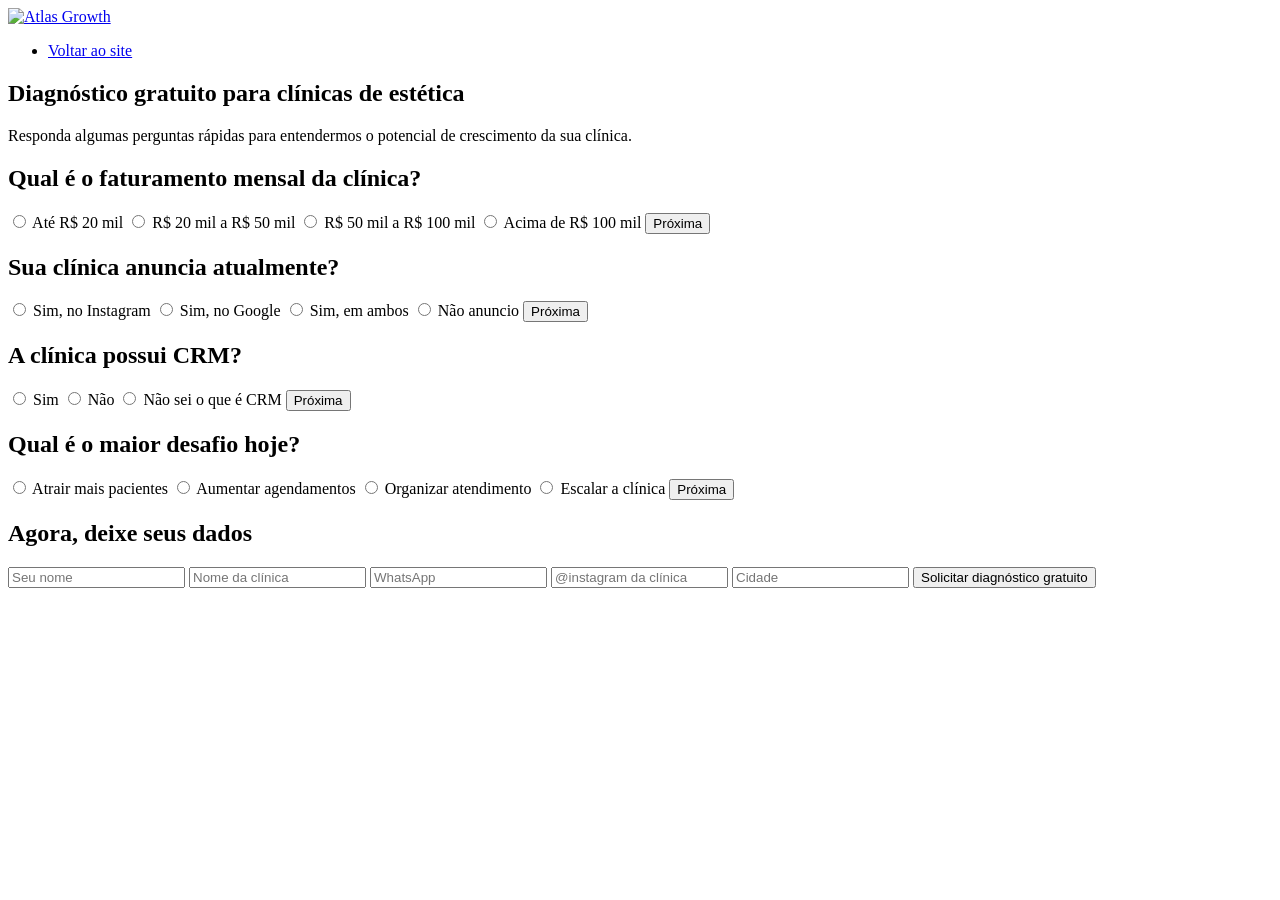
==== diagnostico.html @ a72d3a54 "Add files via upload" ====
<!DOCTYPE html>
<html lang="pt-BR">
<head>
    <meta charset="UTF-8">
    <meta name="viewport" content="width=device-width, initial-scale=1.0">
    <title>Diagnóstico Gratuito | Atlas Growth</title>

    <link rel="stylesheet" href="css/style.css">
    <link href="https://fonts.googleapis.com/css2?family=Inter:wght@400;500;600;700;800&display=swap" rel="stylesheet">
</head>

<body>

<nav class="menu">
    <div class="logo">
        <a href="index.html">
            <img src="img/Design sem nome (10).png" alt="Atlas Growth">
        </a>
    </div>

    <ul class="menu-links">
        <li><a href="index.html">Voltar ao site</a></li>
    </ul>
</nav>

<main>
    <section class="quiz-section">
        <div class="quiz-box">

            <h1>Diagnóstico gratuito para clínicas de estética</h1>
            <p>Responda algumas perguntas rápidas para entendermos o potencial de crescimento da sua clínica.</p>

            <form action="https://formspree.io/f/xjgdldbr" method="POST" id="quizForm">

                <input type="hidden" name="_next" value="http://127.0.0.1:5500/obrigado.html">

                <div class="quiz-step active">
                    <h2>Qual é o faturamento mensal da clínica?</h2>

                    <label><input type="radio" name="faturamento" value="Até R$ 20 mil" required> Até R$ 20 mil</label>
                    <label><input type="radio" name="faturamento" value="R$ 20 mil a R$ 50 mil"> R$ 20 mil a R$ 50 mil</label>
                    <label><input type="radio" name="faturamento" value="R$ 50 mil a R$ 100 mil"> R$ 50 mil a R$ 100 mil</label>
                    <label><input type="radio" name="faturamento" value="Acima de R$ 100 mil"> Acima de R$ 100 mil</label>

                    <button type="button" class="botao-principal next-btn">Próxima</button>
                </div>

                <div class="quiz-step">
                    <h2>Sua clínica anuncia atualmente?</h2>

                    <label><input type="radio" name="anuncia" value="Sim, no Instagram" required> Sim, no Instagram</label>
                    <label><input type="radio" name="anuncia" value="Sim, no Google"> Sim, no Google</label>
                    <label><input type="radio" name="anuncia" value="Sim, em ambos"> Sim, em ambos</label>
                    <label><input type="radio" name="anuncia" value="Não anuncio"> Não anuncio</label>

                    <button type="button" class="botao-principal next-btn">Próxima</button>
                </div>

                <div class="quiz-step">
                    <h2>A clínica possui CRM?</h2>

                    <label><input type="radio" name="crm" value="Sim" required> Sim</label>
                    <label><input type="radio" name="crm" value="Não"> Não</label>
                    <label><input type="radio" name="crm" value="Não sei o que é CRM"> Não sei o que é CRM</label>

                    <button type="button" class="botao-principal next-btn">Próxima</button>
                </div>

                <div class="quiz-step">
                    <h2>Qual é o maior desafio hoje?</h2>

                    <label><input type="radio" name="desafio" value="Atrair mais pacientes" required> Atrair mais pacientes</label>
                    <label><input type="radio" name="desafio" value="Aumentar agendamentos"> Aumentar agendamentos</label>
                    <label><input type="radio" name="desafio" value="Organizar atendimento"> Organizar atendimento</label>
                    <label><input type="radio" name="desafio" value="Escalar a clínica"> Escalar a clínica</label>

                    <button type="button" class="botao-principal next-btn">Próxima</button>
                </div>

                <div class="quiz-step">
                    <h2>Agora, deixe seus dados</h2>

                    <input type="text" name="nome" placeholder="Seu nome" required>
                    <input type="text" name="clinica" placeholder="Nome da clínica" required>
                    <input type="tel" name="whatsapp" placeholder="WhatsApp" required>
                    <input type="text" name="instagram" placeholder="@instagram da clínica">
                    <input type="text" name="cidade" placeholder="Cidade">

                    <button type="submit" class="botao-principal">
                        Solicitar diagnóstico gratuito
                    </button>
                </div>

            </form>
        </div>
    </section>
</main>

<script>
    const steps = document.querySelectorAll(".quiz-step");
    const nextButtons = document.querySelectorAll(".next-btn");

    let currentStep = 0;

    nextButtons.forEach(button => {
        button.addEventListener("click", () => {
            const currentInputs = steps[currentStep].querySelectorAll("input[required]");
            let valid = false;

            currentInputs.forEach(input => {
                if (input.checked || input.value.trim() !== "") {
                    valid = true;
                }
            });

            if (!valid) {
                alert("Selecione uma opção para continuar.");
                return;
            }

            steps[currentStep].classList.remove("active");
            currentStep++;
            steps[currentStep].classList.add("active");
        });
    });
</script>

</body>
</html>
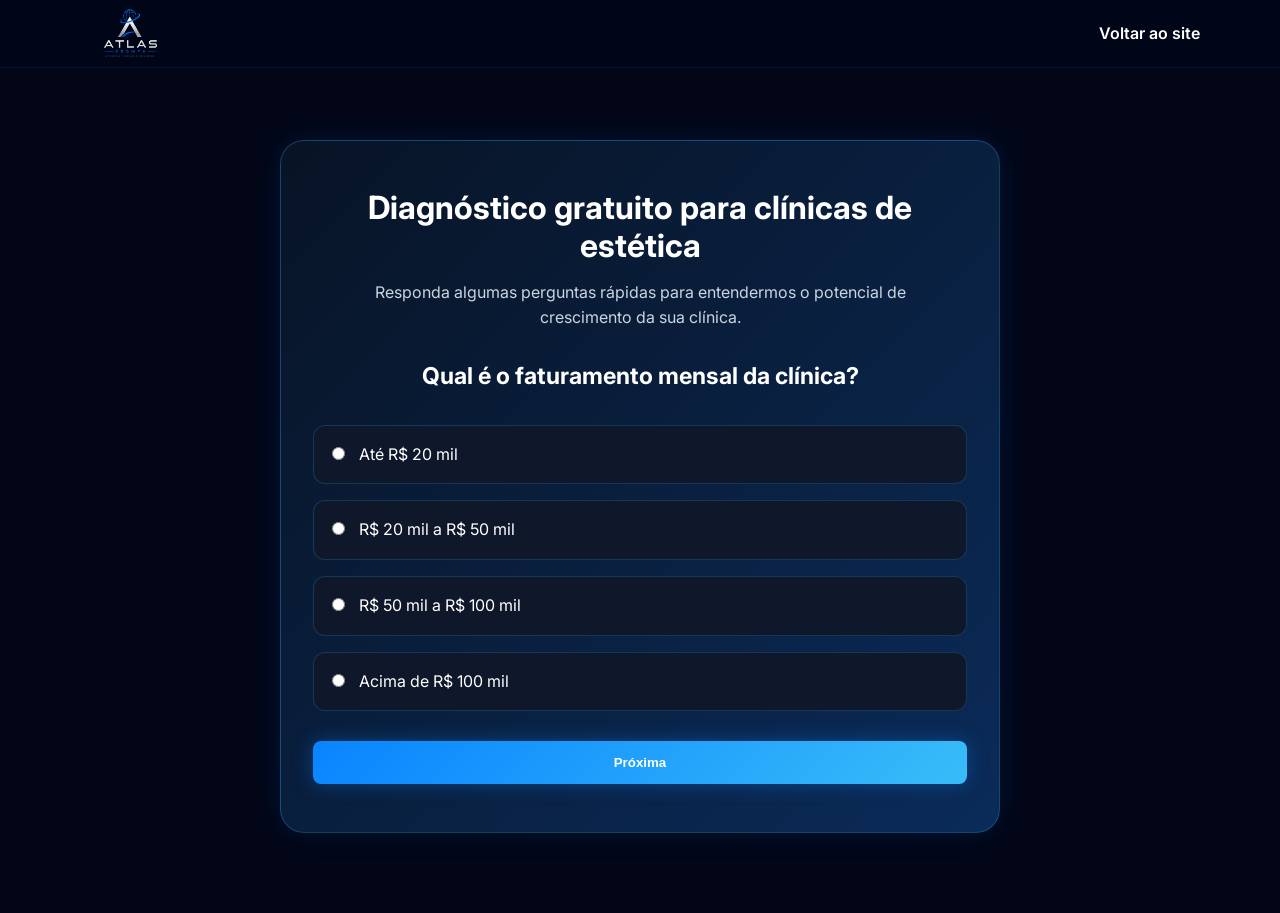
==== commit 90f3a382: "Adiciona quiz e formulario de diagnostico" ====
--- a/diagnostico.html
+++ b/diagnostico.html
@@ -1,129 +1,129 @@
-<!DOCTYPE html>
-<html lang="pt-BR">
-<head>
-    <meta charset="UTF-8">
-    <meta name="viewport" content="width=device-width, initial-scale=1.0">
-    <title>Diagnóstico Gratuito | Atlas Growth</title>
-
-    <link rel="stylesheet" href="css/style.css">
-    <link href="https://fonts.googleapis.com/css2?family=Inter:wght@400;500;600;700;800&display=swap" rel="stylesheet">
-</head>
-
-<body>
-
-<nav class="menu">
-    <div class="logo">
-        <a href="index.html">
-            <img src="img/Design sem nome (10).png" alt="Atlas Growth">
-        </a>
-    </div>
-
-    <ul class="menu-links">
-        <li><a href="index.html">Voltar ao site</a></li>
-    </ul>
-</nav>
-
-<main>
-    <section class="quiz-section">
-        <div class="quiz-box">
-
-            <h1>Diagnóstico gratuito para clínicas de estética</h1>
-            <p>Responda algumas perguntas rápidas para entendermos o potencial de crescimento da sua clínica.</p>
-
-            <form action="https://formspree.io/f/xjgdldbr" method="POST" id="quizForm">
-
-                <input type="hidden" name="_next" value="http://127.0.0.1:5500/obrigado.html">
-
-                <div class="quiz-step active">
-                    <h2>Qual é o faturamento mensal da clínica?</h2>
-
-                    <label><input type="radio" name="faturamento" value="Até R$ 20 mil" required> Até R$ 20 mil</label>
-                    <label><input type="radio" name="faturamento" value="R$ 20 mil a R$ 50 mil"> R$ 20 mil a R$ 50 mil</label>
-                    <label><input type="radio" name="faturamento" value="R$ 50 mil a R$ 100 mil"> R$ 50 mil a R$ 100 mil</label>
-                    <label><input type="radio" name="faturamento" value="Acima de R$ 100 mil"> Acima de R$ 100 mil</label>
-
-                    <button type="button" class="botao-principal next-btn">Próxima</button>
-                </div>
-
-                <div class="quiz-step">
-                    <h2>Sua clínica anuncia atualmente?</h2>
-
-                    <label><input type="radio" name="anuncia" value="Sim, no Instagram" required> Sim, no Instagram</label>
-                    <label><input type="radio" name="anuncia" value="Sim, no Google"> Sim, no Google</label>
-                    <label><input type="radio" name="anuncia" value="Sim, em ambos"> Sim, em ambos</label>
-                    <label><input type="radio" name="anuncia" value="Não anuncio"> Não anuncio</label>
-
-                    <button type="button" class="botao-principal next-btn">Próxima</button>
-                </div>
-
-                <div class="quiz-step">
-                    <h2>A clínica possui CRM?</h2>
-
-                    <label><input type="radio" name="crm" value="Sim" required> Sim</label>
-                    <label><input type="radio" name="crm" value="Não"> Não</label>
-                    <label><input type="radio" name="crm" value="Não sei o que é CRM"> Não sei o que é CRM</label>
-
-                    <button type="button" class="botao-principal next-btn">Próxima</button>
-                </div>
-
-                <div class="quiz-step">
-                    <h2>Qual é o maior desafio hoje?</h2>
-
-                    <label><input type="radio" name="desafio" value="Atrair mais pacientes" required> Atrair mais pacientes</label>
-                    <label><input type="radio" name="desafio" value="Aumentar agendamentos"> Aumentar agendamentos</label>
-                    <label><input type="radio" name="desafio" value="Organizar atendimento"> Organizar atendimento</label>
-                    <label><input type="radio" name="desafio" value="Escalar a clínica"> Escalar a clínica</label>
-
-                    <button type="button" class="botao-principal next-btn">Próxima</button>
-                </div>
-
-                <div class="quiz-step">
-                    <h2>Agora, deixe seus dados</h2>
-
-                    <input type="text" name="nome" placeholder="Seu nome" required>
-                    <input type="text" name="clinica" placeholder="Nome da clínica" required>
-                    <input type="tel" name="whatsapp" placeholder="WhatsApp" required>
-                    <input type="text" name="instagram" placeholder="@instagram da clínica">
-                    <input type="text" name="cidade" placeholder="Cidade">
-
-                    <button type="submit" class="botao-principal">
-                        Solicitar diagnóstico gratuito
-                    </button>
-                </div>
-
-            </form>
-        </div>
-    </section>
-</main>
-
-<script>
-    const steps = document.querySelectorAll(".quiz-step");
-    const nextButtons = document.querySelectorAll(".next-btn");
-
-    let currentStep = 0;
-
-    nextButtons.forEach(button => {
-        button.addEventListener("click", () => {
-            const currentInputs = steps[currentStep].querySelectorAll("input[required]");
-            let valid = false;
-
-            currentInputs.forEach(input => {
-                if (input.checked || input.value.trim() !== "") {
-                    valid = true;
-                }
-            });
-
-            if (!valid) {
-                alert("Selecione uma opção para continuar.");
-                return;
-            }
-
-            steps[currentStep].classList.remove("active");
-            currentStep++;
-            steps[currentStep].classList.add("active");
-        });
-    });
-</script>
-
-</body>
+<!DOCTYPE html>
+<html lang="pt-BR">
+<head>
+    <meta charset="UTF-8">
+    <meta name="viewport" content="width=device-width, initial-scale=1.0">
+    <title>Diagnóstico Gratuito | Atlas Growth</title>
+
+    <link rel="stylesheet" href="css/style.css">
+    <link href="https://fonts.googleapis.com/css2?family=Inter:wght@400;500;600;700;800&display=swap" rel="stylesheet">
+</head>
+
+<body>
+
+<nav class="menu">
+    <div class="logo">
+        <a href="index.html">
+            <img src="img/Design sem nome (10).png" alt="Atlas Growth">
+        </a>
+    </div>
+
+    <ul class="menu-links">
+        <li><a href="index.html">Voltar ao site</a></li>
+    </ul>
+</nav>
+
+<main>
+    <section class="quiz-section">
+        <div class="quiz-box">
+
+            <h1>Diagnóstico gratuito para clínicas de estética</h1>
+            <p>Responda algumas perguntas rápidas para entendermos o potencial de crescimento da sua clínica.</p>
+
+            <form action="https://formspree.io/f/xjgdldbr" method="POST" id="quizForm">
+
+                <input type="hidden" name="_next" value="http://127.0.0.1:5500/obrigado.html">
+
+                <div class="quiz-step active">
+                    <h2>Qual é o faturamento mensal da clínica?</h2>
+
+                    <label><input type="radio" name="faturamento" value="Até R$ 20 mil" required> Até R$ 20 mil</label>
+                    <label><input type="radio" name="faturamento" value="R$ 20 mil a R$ 50 mil"> R$ 20 mil a R$ 50 mil</label>
+                    <label><input type="radio" name="faturamento" value="R$ 50 mil a R$ 100 mil"> R$ 50 mil a R$ 100 mil</label>
+                    <label><input type="radio" name="faturamento" value="Acima de R$ 100 mil"> Acima de R$ 100 mil</label>
+
+                    <button type="button" class="botao-principal next-btn">Próxima</button>
+                </div>
+
+                <div class="quiz-step">
+                    <h2>Sua clínica anuncia atualmente?</h2>
+
+                    <label><input type="radio" name="anuncia" value="Sim, no Instagram" required> Sim, no Instagram</label>
+                    <label><input type="radio" name="anuncia" value="Sim, no Google"> Sim, no Google</label>
+                    <label><input type="radio" name="anuncia" value="Sim, em ambos"> Sim, em ambos</label>
+                    <label><input type="radio" name="anuncia" value="Não anuncio"> Não anuncio</label>
+
+                    <button type="button" class="botao-principal next-btn">Próxima</button>
+                </div>
+
+                <div class="quiz-step">
+                    <h2>A clínica possui CRM?</h2>
+
+                    <label><input type="radio" name="crm" value="Sim" required> Sim</label>
+                    <label><input type="radio" name="crm" value="Não"> Não</label>
+                    <label><input type="radio" name="crm" value="Não sei o que é CRM"> Não sei o que é CRM</label>
+
+                    <button type="button" class="botao-principal next-btn">Próxima</button>
+                </div>
+
+                <div class="quiz-step">
+                    <h2>Qual é o maior desafio hoje?</h2>
+
+                    <label><input type="radio" name="desafio" value="Atrair mais pacientes" required> Atrair mais pacientes</label>
+                    <label><input type="radio" name="desafio" value="Aumentar agendamentos"> Aumentar agendamentos</label>
+                    <label><input type="radio" name="desafio" value="Organizar atendimento"> Organizar atendimento</label>
+                    <label><input type="radio" name="desafio" value="Escalar a clínica"> Escalar a clínica</label>
+
+                    <button type="button" class="botao-principal next-btn">Próxima</button>
+                </div>
+
+                <div class="quiz-step">
+                    <h2>Agora, deixe seus dados</h2>
+
+                    <input type="text" name="nome" placeholder="Seu nome" required>
+                    <input type="text" name="clinica" placeholder="Nome da clínica" required>
+                    <input type="tel" name="whatsapp" placeholder="WhatsApp" required>
+                    <input type="text" name="instagram" placeholder="@instagram da clínica">
+                    <input type="text" name="cidade" placeholder="Cidade">
+
+                    <button type="submit" class="botao-principal">
+                        Solicitar diagnóstico gratuito
+                    </button>
+                </div>
+
+            </form>
+        </div>
+    </section>
+</main>
+
+<script>
+    const steps = document.querySelectorAll(".quiz-step");
+    const nextButtons = document.querySelectorAll(".next-btn");
+
+    let currentStep = 0;
+
+    nextButtons.forEach(button => {
+        button.addEventListener("click", () => {
+            const currentInputs = steps[currentStep].querySelectorAll("input[required]");
+            let valid = false;
+
+            currentInputs.forEach(input => {
+                if (input.checked || input.value.trim() !== "") {
+                    valid = true;
+                }
+            });
+
+            if (!valid) {
+                alert("Selecione uma opção para continuar.");
+                return;
+            }
+
+            steps[currentStep].classList.remove("active");
+            currentStep++;
+            steps[currentStep].classList.add("active");
+        });
+    });
+</script>
+
+</body>
 </html>
--- a/css/style.css
+++ b/css/style.css
@@ -0,0 +1,1368 @@
+* {
+    margin: 0;
+    padding: 0;
+    box-sizing: border-box;
+}
+
+:root {
+    --azul: #0A84FF;
+    --azul-claro: #38BDF8;
+    --azul-escuro: #020617;
+
+    --fundo: #020617;
+    --fundo-card: #0F172A;
+
+    --texto-principal: #FFFFFF;
+    --texto-secundario: #CBD5E1;
+
+    --borda: rgba(56, 189, 248, 0.25);
+}
+
+
+body {
+    font-family: "Inter", sans-serif;
+    background-color: var(--fundo);
+    color: var(--texto-principal);
+    line-height: 1.6;
+    overflow-x: hidden;
+
+}
+
+main {
+    max-width: 1200px;
+    margin: 0 auto;
+    padding: 0 24px;
+}
+
+section {
+    padding: 80px 0;
+}
+
+h1,
+h2,
+h3 {
+    line-height: 1.2;
+}
+
+p {
+    color: var(--texto-secundario);
+}
+
+/* ===== MENU / TOPO ===== */
+
+.menu {
+    position: fixed;
+
+    top: 0;
+    left: 0;
+
+    width: 100%;
+
+    z-index: 1000;
+
+    padding: 0px 80px;
+
+    display: flex;
+    justify-content: space-between;
+    align-items: center;
+
+    background: rgba(1, 7, 24, 0.85);
+
+    backdrop-filter: blur(10px);
+    -webkit-backdrop-filter: blur(10px);
+
+    border-bottom: 1px solid rgba(56, 189, 248, 0.1);
+}
+
+.logo img {
+    width: 100px;
+    height: auto;
+    display: block;
+}
+
+.menu-links {
+    display: flex;
+    align-items: center;
+    gap: 40px;
+
+    list-style: none;
+}
+
+.menu-links a {
+    color: #fff;
+    text-decoration: none;
+
+    font-weight: 600;
+
+    transition: .3s;
+}
+
+.menu-links a:hover {
+    color: var(--azul);
+}
+
+.menu .botao-principal {
+    padding: 12px 22px;
+    font-size: 0.9rem;
+}
+/* ===== BOTÃO ===== */
+
+.botao-principal {
+    display: inline-block;
+
+    background: linear-gradient(135deg, var(--azul), var(--azul-claro));
+    color: var(--texto-principal);
+
+    text-decoration: none;
+    font-weight: 700;
+
+    padding: 14px 28px;
+    border-radius: 8px;
+
+    box-shadow: 0 0 20px rgba(10, 132, 255, 0.35);
+    transition: 0.3s;
+}
+
+.botao-principal:hover {
+    transform: translateY(-3px);
+    box-shadow: 0 0 30px rgba(10, 132, 255, 0.6);
+}
+.btn-menu {
+    display: inline-block;
+
+    padding: 8px 20px;
+
+    background: linear-gradient(
+        135deg,
+        #0A84FF,
+        #38BDF8
+    );
+
+    color: #fff !important;
+
+    border-radius: 10px;
+
+    font-weight: 700;
+
+    box-shadow:
+        0 0 20px rgba(10,132,255,.25);
+
+    transition: .3s ease;
+}
+
+.btn-menu:hover {
+    transform: translateY(-2px);
+
+    box-shadow:
+        0 0 30px rgba(10,132,255,.45);
+
+    color: #fff !important;
+}
+/* ===== HERO ===== */
+
+.hero {
+    min-height: calc(100vh - 90px);
+
+    display: grid;
+    grid-template-columns: 1.05fr 0.95fr;
+
+    align-items: center;
+    gap: 40px;
+
+    padding: 40px 0 70px;
+
+    position: relative;
+    overflow: hidden;
+}
+
+.hero-conteudo {
+    max-width: 620px;
+}
+
+.titulo-principal {
+    font-size: 50px;
+    font-weight: 550;
+    line-height: 1.08;
+    letter-spacing: -2px;
+    margin-bottom: 24px;
+}
+
+.titulo-principal span {
+    color: var(--azul);
+}
+
+.subtitulo {
+    max-width: 520px;
+    font-size: 20px;    
+    line-height: 1.7;
+    margin-bottom: 32px;
+    color: var(--texto-secundario);
+}
+.hero {
+    grid-template-columns: 0.9fr 1.1fr;
+    gap: 40px;
+}
+
+.hero-imagem {
+    display: flex;
+    justify-content: flex-end;
+    align-items: center;
+
+    transform: translateX(40px);
+}
+
+.hero-imagem img {
+    width: 125%;
+    max-width: 720px;
+    height: auto;
+
+    filter:
+        drop-shadow(0 0 30px rgba(10,132,255,.25))
+        drop-shadow(0 0 60px rgba(10,132,255,.18));
+}
+/* ===== DORES ===== */
+
+.dores {
+    position: relative;
+    padding: 100px 0;
+    text-align: center;
+}
+
+.dores::before {
+    content: "";
+    position: absolute;
+    top: 0;
+    left: 50%;
+
+    width: 100vw;
+    height: 1px;
+
+    transform: translateX(-50%);
+
+    background: linear-gradient(
+        90deg,
+        transparent,
+        rgba(56, 189, 248, 0.25),
+        transparent
+    );
+}
+
+.dores h2 {
+    font-size: 2rem;
+    font-weight: 800;
+    margin-bottom: 40px;
+}
+
+.lista-dores {
+    list-style: none;
+    padding: 0;
+    margin: 0;
+
+    display: grid;
+    grid-template-columns: repeat(5, 1fr);
+    gap: 22px;
+}
+
+.item-dor {
+    min-height: 170px;
+    padding: 28px 14px;
+    font-size: 0.92rem;
+    line-height: 1.25;
+    word-break: normal;
+    background: linear-gradient(
+        180deg,
+        rgba(15, 23, 42, 0.95),
+        rgba(8, 20, 38, 0.95)
+    );
+
+    border: 1px solid rgba(56, 189, 248, 0.22);
+    border-radius: 16px;
+
+    display: flex;
+    flex-direction: column;
+    align-items: center;
+    justify-content: center;
+    gap: 14px;
+
+    color: var(--texto-principal);
+    text-align: center;
+    font-weight: 700;
+
+    box-shadow:
+        inset 0 0 24px rgba(10, 132, 255, 0.05),
+        0 0 18px rgba(10, 132, 255, 0.06);
+
+    transition: 0.3s ease;
+}
+
+.item-dor:hover {
+    transform: translateY(-6px);
+    border-color: var(--azul);
+
+    box-shadow:
+        0 0 28px rgba(10, 132, 255, 0.22);
+}
+
+.icone-dor {
+    font-size: 2.8rem;
+    margin-bottom: 8px;
+    color: var(--azul);
+
+    filter: drop-shadow(0 0 8px rgba(10, 132, 255, 0.4));
+}
+
+.item-dor p {
+    color: var(--texto-principal);
+    font-size: 1rem;
+    line-height: 1.35;
+    font-weight: 700;
+}
+.item-dor span,
+.item-dor i {
+    display: block;
+}
+
+.lista-dores {
+    grid-template-columns: repeat(5, minmax(135px, 1fr));
+    gap: 18px;
+}
+/* ===== SOLUÇÃO / FLUXO ===== */
+
+.solucao {
+    position: relative;
+    padding: 100px 0;
+    text-align: center;
+
+    background: radial-gradient(
+        circle at center,
+        rgba(10, 132, 255, 0.08),
+        transparent 60%
+    );
+}
+
+.solucao::before {
+    content: "";
+    position: absolute;
+    top: 0;
+    left: 50%;
+
+    width: 100vw;
+    height: 1px;
+
+    transform: translateX(-50%);
+
+    background: linear-gradient(
+        90deg,
+        transparent,
+        rgba(56, 189, 248, 0.22),
+        transparent
+    );
+}
+
+.solucao h2 {
+    font-size: 2rem;
+    font-weight: 800;
+    margin-bottom: 45px;
+}
+
+.fluxo {
+    display: flex;
+    justify-content: center;
+    align-items: center;
+    gap: 22px;
+
+    margin-bottom: 30px;
+}
+
+.etapa-fluxo {
+    width: 110px;
+    height: 110px;
+
+    border: 2px solid var(--azul);
+    border-radius: 50%;
+
+    background: rgba(8, 20, 38, 0.95);
+
+    display: flex;
+    align-items: center;
+    justify-content: center;
+
+    box-shadow:
+        0 0 20px rgba(10, 132, 255, 0.25),
+        inset 0 0 18px rgba(10, 132, 255, 0.08);
+}
+
+.etapa-fluxo h3 {
+    font-size: 0.95rem;
+    font-weight: 800;
+    color: var(--texto-principal);
+}
+
+.seta {
+    font-size: 2rem;
+    color: var(--azul);
+    line-height: 1;
+}
+
+.descricao-solucao {
+    max-width: 760px;
+    margin: 0 auto;
+
+    font-size: 1rem;
+    line-height: 1.7;
+}
+/* ===== SERVIÇOS ===== */
+
+.servicos {
+    position: relative;
+    padding: 100px 0 90px;
+    text-align: center;
+}
+
+.servicos::before,
+.servicos::after {
+    content: "";
+    position: absolute;
+    left: 0;
+
+    width: 100%;
+    height: 1px;
+
+    background: linear-gradient(
+        90deg,
+        transparent,
+        rgba(56, 189, 248, 0.15),
+        transparent
+    );
+}
+
+.servicos::before {
+    top: 0;
+}
+
+.servicos::after {
+    bottom: 0;
+}
+
+.servicos h2 {
+    font-size: 2rem;
+    font-weight: 800;
+    margin-bottom: 40px;
+}
+
+.grade-servicos {
+    display: grid;
+    grid-template-columns: repeat(4, 1fr);
+    gap: 18px;
+}
+
+.card-servico {
+    background: linear-gradient(
+        180deg,
+        rgba(15, 23, 42, 0.95),
+        rgba(8, 20, 38, 0.98)
+    );
+
+    border: 1px solid rgba(56, 189, 248, 0.18);
+    border-radius: 16px;
+
+    min-height: 180px;
+    padding: 24px 18px;
+
+    display: flex;
+    flex-direction: column;
+    align-items: center;
+    justify-content: center;
+
+    text-align: center;
+
+    box-shadow:
+        inset 0 0 18px rgba(10,132,255,.03),
+        0 0 15px rgba(10,132,255,.04);
+
+    transition: all .3s ease;
+}
+
+.card-servico:hover {
+    transform: translateY(-6px);
+
+    border-color: var(--azul);
+
+    box-shadow:
+        0 0 25px rgba(10,132,255,.20);
+}
+
+.icone-servico {
+    font-size: 3rem;
+    color: var(--azul);
+
+    margin-bottom: 14px;
+
+    filter:
+        drop-shadow(0 0 10px rgba(10,132,255,.35));
+}
+
+.card-servico h3 {
+    font-size: 1.15rem;
+    font-weight: 800;
+
+    margin-bottom: 10px;
+
+    color: var(--texto-principal);
+}
+
+.card-servico p {
+    font-size: 0.95rem;
+    line-height: 1.5;
+
+    color: var(--texto-secundario);
+
+    max-width: 180px;
+}
+/* ===== DIFERENCIAIS ===== */
+
+
+.diferenciais {
+    position: relative;
+
+    padding: 100px 0;
+
+    display: grid;
+    grid-template-columns: 0.9fr 1.4fr;
+
+    align-items: center;
+    gap: 60px;
+}
+
+/* Linhas superior e inferior */
+
+.diferenciais::before,
+.diferenciais::after {
+    content: "";
+
+    position: absolute;
+    left: 0;
+
+    width: 100%;
+    height: 1px;
+
+    background: linear-gradient(
+        90deg,
+        transparent,
+        rgba(56, 189, 248, 0.15),
+        transparent
+    );
+}
+
+.diferenciais::before {
+    top: 0;
+}
+
+.diferenciais::after {
+    bottom: 0;
+}
+
+/* Título */
+
+.titulo-diferenciais {
+    padding-right: 50px;
+
+    border-right: 1px solid rgba(56, 189, 248, 0.15);
+}
+
+.titulo-diferenciais h2 {
+    font-size: 2.4rem;
+    font-weight: 800;
+    line-height: 1.2;
+
+    color: var(--texto-principal);
+}
+
+.titulo-diferenciais span {
+    color: var(--azul);
+}
+
+/* Lista */
+
+.lista-diferenciais {
+    list-style: none;
+
+    display: grid;
+    grid-template-columns: repeat(2, 1fr);
+
+    gap: 22px 50px;
+}
+
+/* Item */
+
+.lista-diferenciais li {
+    position: relative;
+
+    padding-left: 38px;
+
+    font-size: 1rem;
+    font-weight: 500;
+
+    color: var(--texto-principal);
+}
+
+/* Ícone circular */
+
+.lista-diferenciais li::before {
+    content: "✓";
+
+    position: absolute;
+
+    left: 0;
+    top: 50%;
+
+    transform: translateY(-50%);
+
+    width: 22px;
+    height: 22px;
+
+    border: 2px solid var(--azul);
+    border-radius: 50%;
+
+    display: flex;
+    align-items: center;
+    justify-content: center;
+
+    color: var(--azul);
+
+    font-size: 0.75rem;
+    font-weight: 800;
+
+    box-shadow:
+        0 0 10px rgba(10,132,255,.20);}
+
+/* ===== PROCESSO ===== */
+
+.processo {
+    padding: 80px 0;
+    text-align: center;
+}
+
+.processo h2 {
+    font-size: 2rem;
+    font-weight: 800;
+    margin-bottom: 40px;
+}
+
+.grade-processo {
+    display: flex;
+    align-items: center;
+    justify-content: center;
+    gap: 16px;
+}
+
+.card-processo {
+    position: relative;
+
+    width: 180px;
+    min-height: 190px;
+
+    padding: 34px 18px 22px;
+
+    background: linear-gradient(
+        180deg,
+        rgba(15, 23, 42, 0.96),
+        rgba(8, 20, 38, 0.98)
+    );
+
+    border: 1px solid rgba(56, 189, 248, 0.18);
+    border-radius: 14px;
+
+    display: flex;
+    flex-direction: column;
+    align-items: center;
+    justify-content: center;
+    gap: 10px;
+
+    box-shadow:
+        inset 0 0 18px rgba(10,132,255,.03),
+        0 0 15px rgba(10,132,255,.04);
+
+    transition: .3s ease;
+}
+
+.card-processo:hover {
+    transform: translateY(-6px);
+    border-color: var(--azul);
+    box-shadow: 0 0 25px rgba(10,132,255,.20);
+}
+
+.numero-processo {
+    position: absolute;
+    top: -16px;
+
+    width: 34px;
+    height: 34px;
+
+    border-radius: 50%;
+
+    background: linear-gradient(135deg, var(--azul), var(--azul-claro));
+    color: #fff;
+
+    display: flex;
+    align-items: center;
+    justify-content: center;
+
+    font-weight: 800;
+    font-size: 1rem;
+
+    box-shadow: 0 0 18px rgba(10,132,255,.45);
+}
+
+.icone-processo {
+    font-size: 2.5rem;
+    color: var(--azul);
+    filter: drop-shadow(0 0 8px rgba(10,132,255,.35));
+}
+
+.card-processo h3 {
+    font-size: 1rem;
+    font-weight: 800;
+    color: var(--texto-principal);
+}
+
+.card-processo p {
+    font-size: 0.78rem;
+    line-height: 1.5;
+    color: var(--texto-secundario);
+}
+
+.seta-processo {
+    color: var(--azul);
+    font-size: 1.8rem;
+    font-weight: 800;
+}
+/* ======================
+   CTA FINAL
+====================== */
+
+.cta-final {
+    padding: 70px 0 90px;
+}
+
+.cta-box {
+    position: relative;
+
+    max-width: 1200px;
+    margin: 0 auto;
+
+    padding: 50px 30px;
+
+    text-align: center;
+
+    background: linear-gradient(
+        135deg,
+        rgba(8, 20, 38, 0.98),
+        rgba(11, 45, 92, 0.95)
+    );
+
+    border: 1px solid rgba(56, 189, 248, 0.25);
+    border-radius: 24px;
+
+    overflow: hidden;
+
+    box-shadow:
+        0 0 30px rgba(10,132,255,.12);
+}
+
+/* brilho inferior esquerdo */
+
+.cta-box::before {
+    content: "";
+
+    position: absolute;
+
+    left: -120px;
+    bottom: -120px;
+
+    width: 280px;
+    height: 280px;
+
+    border-radius: 50%;
+
+    background:
+        radial-gradient(
+            circle,
+            rgba(10,132,255,.35) 0%,
+            transparent 70%
+        );
+}
+
+/* brilho direito */
+
+.cta-box::after {
+    content: "";
+
+    position: absolute;
+
+    right: -100px;
+    top: -100px;
+
+    width: 240px;
+    height: 240px;
+
+    border-radius: 50%;
+
+    background:
+        radial-gradient(
+            circle,
+            rgba(10,132,255,.18) 0%,
+            transparent 70%
+        );
+}
+
+.cta-box h2 {
+    position: relative;
+    z-index: 1;
+
+    font-size: 2.5rem;
+    font-weight: 800;
+
+    margin-bottom: 16px;
+}
+
+.cta-box p {
+    position: relative;
+    z-index: 1;
+
+    max-width: 700px;
+
+    margin: 0 auto 30px;
+
+    color: var(--texto-secundario);
+
+    font-size: 1.05rem;
+    line-height: 1.7;
+}
+
+.cta-box .btn-cta {
+    position: relative;
+    z-index: 1;
+
+    display: inline-block;
+
+    padding: 16px 36px;
+
+    background: linear-gradient(
+        135deg,
+        #0A84FF,
+        #38BDF8
+    );
+
+    color: #fff;
+
+    border-radius: 12px;
+
+    font-weight: 700;
+
+    text-decoration: none;
+
+    transition: .3s ease;
+
+    box-shadow:
+        0 0 20px rgba(10,132,255,.30);
+}
+
+.cta-box .btn-cta:hover {
+    transform: translateY(-3px);
+
+    box-shadow:
+        0 0 35px rgba(10,132,255,.45);
+}
+
+/* =========================================================
+   RESPONSIVO REAL - ATLAS GROWTH
+   Classes ajustadas conforme o HTML atual
+========================================================= */
+
+/* TABLET */
+@media (max-width: 1024px) {
+    main {
+        max-width: 100%;
+        padding: 0 32px;
+    }
+
+    .menu {
+        padding: 10px 32px;
+    }
+
+    .menu-links {
+        gap: 22px;
+    }
+
+    .hero {
+        grid-template-columns: 1fr;
+        min-height: auto;
+        padding: 130px 0 70px;
+        text-align: center;
+    }
+
+    .hero-conteudo {
+        max-width: 760px;
+        margin: 0 auto;
+    }
+
+    .subtitulo {
+        margin-left: auto;
+        margin-right: auto;
+    }
+
+    .hero-imagem {
+        justify-content: center;
+        transform: none;
+    }
+
+    .hero-imagem img {
+        width: 80%;
+        max-width: 520px;
+    }
+
+    .lista-dores {
+        grid-template-columns: repeat(3, 1fr);
+    }
+
+    .grade-servicos {
+        grid-template-columns: repeat(2, 1fr);
+    }
+
+    .diferenciais {
+        grid-template-columns: 1fr;
+        text-align: center;
+        gap: 35px;
+    }
+
+    .titulo-diferenciais {
+        border-right: none;
+        padding-right: 0;
+    }
+
+    .lista-diferenciais {
+        max-width: 720px;
+        margin: 0 auto;
+    }
+
+    .grade-processo {
+        flex-wrap: wrap;
+        gap: 22px;
+    }
+
+    .seta-processo {
+        display: none;
+    }
+}
+
+/* CELULAR */
+@media (max-width: 768px) {
+    body {
+        overflow-x: hidden;
+    }
+
+    main {
+        padding: 0 20px;
+    }
+
+    section {
+        padding: 64px 0;
+    }
+
+    .menu {
+        padding: 10px 20px;
+        justify-content: center;
+    }
+
+    .logo img {
+        width: 82px;
+    }
+
+    .menu-links {
+        display: none;
+    }
+
+    .hero {
+        display: flex;
+        flex-direction: column;
+        gap: 28px;
+        min-height: auto;
+        padding: 120px 0 60px;
+        text-align: center;
+    }
+
+    .hero-conteudo {
+        max-width: 100%;
+    }
+
+    .titulo-principal {
+        font-size: 2.25rem;
+        line-height: 1.12;
+        letter-spacing: -1.2px;
+        margin-bottom: 18px;
+    }
+
+    .subtitulo {
+        font-size: 1rem;
+        line-height: 1.6;
+        margin-bottom: 26px;
+    }
+
+    .botao-principal,
+    .btn-cta,
+    .btn-menu {
+        width: 100%;
+        max-width: 310px;
+        text-align: center;
+    }
+
+    .hero-imagem {
+        justify-content: center;
+        transform: none;
+        width: 100%;
+    }
+
+    .hero-imagem img {
+        width: 82%;
+        max-width: 320px;
+    }
+
+    .dores h2,
+    .solucao h2,
+    .servicos h2,
+    .processo h2 {
+        font-size: 1.55rem;
+        max-width: 330px;
+        margin-left: auto;
+        margin-right: auto;
+    }
+
+    .lista-dores {
+        grid-template-columns: 1fr;
+        gap: 16px;
+    }
+
+    .item-dor {
+        min-height: 135px;
+        padding: 24px 18px;
+    }
+
+    .icone-dor {
+        font-size: 2.4rem;
+    }
+
+    .fluxo {
+        flex-direction: column;
+        gap: 14px;
+    }
+
+    .etapa-fluxo {
+        width: 130px;
+        height: 130px;
+    }
+
+    .seta {
+        transform: none;
+        font-size: 1.8rem;
+    }
+
+    .descricao-solucao {
+        max-width: 340px;
+        font-size: 0.95rem;
+    }
+
+    .grade-servicos {
+        grid-template-columns: 1fr;
+        gap: 18px;
+    }
+
+    .card-servico {
+        min-height: 165px;
+    }
+
+    .card-servico p {
+        max-width: 260px;
+    }
+
+    .diferenciais {
+        display: block;
+        text-align: center;
+        padding: 70px 0;
+    }
+
+    .titulo-diferenciais {
+        border-right: none;
+        padding-right: 0;
+        margin-bottom: 32px;
+    }
+
+    .titulo-diferenciais h2 {
+        font-size: 1.8rem;
+    }
+
+    .lista-diferenciais {
+        grid-template-columns: 1fr;
+        gap: 18px;
+        text-align: left;
+        max-width: 340px;
+        margin: 0 auto;
+    }
+
+    .grade-processo {
+        flex-direction: column;
+        gap: 26px;
+    }
+
+    .card-processo {
+        width: 100%;
+        max-width: 320px;
+        min-height: 180px;
+        margin: 0 auto;
+    }
+
+    .seta-processo {
+        display: none;
+    }
+
+    .cta-final {
+        padding: 55px 0 75px;
+    }
+
+    .cta-box {
+        padding: 38px 20px;
+        border-radius: 20px;
+    }
+
+    .cta-box h2 {
+        font-size: 1.9rem;
+    }
+
+    .cta-box p {
+        font-size: 0.95rem;
+    }
+
+    .cta-box .btn-cta {
+        padding: 15px 22px;
+    }
+}
+
+/* CELULAR PEQUENO */
+@media (max-width: 480px) {
+    main {
+        padding: 0 16px;
+    }
+
+    .titulo-principal {
+        font-size: 1.95rem;
+    }
+
+    .subtitulo {
+        font-size: 0.95rem;
+    }
+
+    .hero-imagem img {
+        width: 90%;
+        max-width: 280px;
+    }
+
+    .dores h2,
+    .solucao h2,
+    .servicos h2,
+    .processo h2 {
+        font-size: 1.38rem;
+    }
+
+    .titulo-diferenciais h2 {
+        font-size: 1.55rem;
+    }
+
+    .cta-box h2 {
+        font-size: 1.6rem;
+    }
+
+    .item-dor,
+    .card-servico,
+    .card-processo {
+        border-radius: 14px;
+    }
+}
+/* ======================
+   FORMULÁRIO
+====================== */
+
+.contato {
+    min-height: 100vh;
+
+    display: flex;
+    align-items: center;
+    justify-content: center;
+
+    padding: 140px 0 80px;
+}
+
+.formulario {
+    max-width: 650px;
+
+    margin: 35px auto 0;
+
+    display: flex;
+    flex-direction: column;
+
+    gap: 18px;
+}
+
+.formulario input,
+.formulario select {
+    width: 100%;
+
+    padding: 16px 18px;
+
+    border-radius: 12px;
+
+    border: 1px solid rgba(56,189,248,.20);
+
+    background: #0F172A;
+
+    color: white;
+
+    font-size: 1rem;
+
+    outline: none;
+
+    transition: .3s;
+}
+
+.formulario input:focus,
+.formulario select:focus {
+    border-color: #0A84FF;
+
+    box-shadow:
+        0 0 18px rgba(10,132,255,.25);
+}
+
+.formulario button {
+    border: none;
+    cursor: pointer;
+}
+/* ======================
+   QUIZ DIAGNÓSTICO
+====================== */
+
+.quiz-section {
+    min-height: 100vh;
+    padding: 140px 20px 80px;
+
+    display: flex;
+    align-items: center;
+    justify-content: center;
+}
+
+.quiz-box {
+    width: 100%;
+    max-width: 720px;
+
+    padding: 48px 32px;
+
+    background: linear-gradient(
+        135deg,
+        rgba(8, 20, 38, 0.98),
+        rgba(11, 45, 92, 0.95)
+    );
+
+    border: 1px solid rgba(56, 189, 248, 0.25);
+    border-radius: 24px;
+
+    text-align: center;
+
+    box-shadow: 0 0 30px rgba(10,132,255,.12);
+}
+
+.quiz-box h1 {
+    font-size: 2rem;
+    margin-bottom: 14px;
+}
+
+.quiz-box p {
+    max-width: 560px;
+    margin: 0 auto 32px;
+}
+
+.quiz-step {
+    display: none;
+}
+
+.quiz-step.active {
+    display: flex;
+    flex-direction: column;
+    gap: 16px;
+}
+
+.quiz-step h2 {
+    font-size: 1.45rem;
+    margin-bottom: 18px;
+}
+
+.quiz-step label {
+    padding: 16px 18px;
+
+    border: 1px solid rgba(56,189,248,.20);
+    border-radius: 12px;
+
+    background: #0F172A;
+    color: white;
+
+    cursor: pointer;
+    text-align: left;
+
+    transition: .3s;
+}
+
+.quiz-step label:hover {
+    border-color: #0A84FF;
+    box-shadow: 0 0 16px rgba(10,132,255,.20);
+}
+
+.quiz-step input[type="radio"] {
+    margin-right: 10px;
+}
+
+.quiz-step input[type="text"],
+.quiz-step input[type="tel"] {
+    width: 100%;
+    padding: 16px 18px;
+
+    border-radius: 12px;
+    border: 1px solid rgba(56,189,248,.20);
+
+    background: #0F172A;
+    color: white;
+
+    font-size: 1rem;
+    outline: none;
+}
+
+.quiz-step input:focus {
+    border-color: #0A84FF;
+    box-shadow: 0 0 18px rgba(10,132,255,.25);
+}
+
+.quiz-step button {
+    border: none;
+    cursor: pointer;
+    margin-top: 14px;
+}
+
+@media (max-width: 768px) {
+    .quiz-box {
+        padding: 36px 20px;
+    }
+
+    .quiz-box h1 {
+        font-size: 1.65rem;
+    }
+
+    .quiz-step h2 {
+        font-size: 1.25rem;
+    }
+}
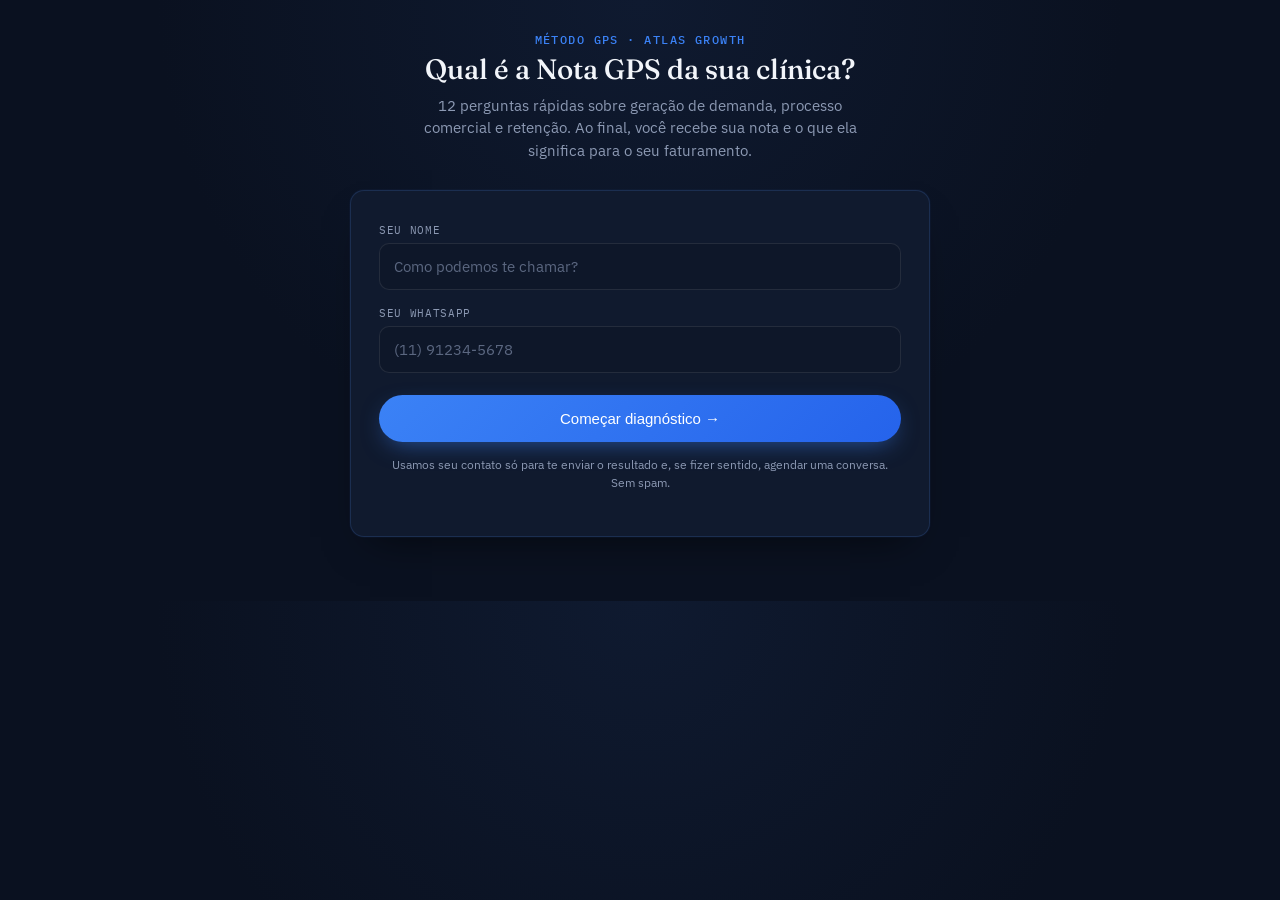
==== commit a29cb41e: "Adiciona CSS da página de diagnóstico" ====
--- a/diagnostico.html
+++ b/diagnostico.html
@@ -1,129 +1,75 @@
 <!DOCTYPE html>
 <html lang="pt-BR">
 <head>
-    <meta charset="UTF-8">
-    <meta name="viewport" content="width=device-width, initial-scale=1.0">
-    <title>Diagnóstico Gratuito | Atlas Growth</title>
-
-    <link rel="stylesheet" href="css/style.css">
-    <link href="https://fonts.googleapis.com/css2?family=Inter:wght@400;500;600;700;800&display=swap" rel="stylesheet">
+<meta charset="UTF-8">
+<meta name="viewport" content="width=device-width, initial-scale=1.0">
+<title>Diagnóstico Nota GPS — Atlas Growth</title>
+<link rel="preconnect" href="https://fonts.googleapis.com">
+<link rel="preconnect" href="https://fonts.gstatic.com" crossorigin>
+<link href="https://fonts.googleapis.com/css2?family=Fraunces:opsz,wght@9..144,400;9..144,500;9..144,600&family=IBM+Plex+Sans:wght@400;500;600&family=IBM+Plex+Mono:wght@500&display=swap" rel="stylesheet">
+<link rel="stylesheet" href="css/Diagnostico.css">
 </head>
-
 <body>
 
-<nav class="menu">
-    <div class="logo">
-        <a href="index.html">
-            <img src="img/Design sem nome (10).png" alt="Atlas Growth">
-        </a>
+<div class="gps-wrap">
+  <div class="gps-header">
+    <div class="gps-eyebrow">Método GPS · Atlas Growth</div>
+    <h1 class="gps-title">Qual é a Nota GPS da sua clínica?</h1>
+    <p class="gps-subtitle">12 perguntas rápidas sobre geração de demanda, processo comercial e retenção. Ao final, você recebe sua nota e o que ela significa para o seu faturamento.</p>
+  </div>
+
+  <div id="gpsCaptureScreen" class="gps-card">
+    <div class="gps-field" id="gpsFieldNome">
+      <label for="gpsInputNome">Seu nome</label>
+      <input type="text" id="gpsInputNome" placeholder="Como podemos te chamar?" autocomplete="name">
+      <div class="gps-field-error">Digite seu nome pra gente continuar.</div>
+    </div>
+    <div class="gps-field" id="gpsFieldWhats">
+      <label for="gpsInputWhats">Seu WhatsApp</label>
+      <input type="tel" id="gpsInputWhats" placeholder="(11) 91234-5678" autocomplete="tel" inputmode="numeric">
+      <div class="gps-field-error">Digite um WhatsApp válido com DDD.</div>
+    </div>
+    <button class="gps-btn-start" id="gpsStartBtn" type="button">Começar diagnóstico →</button>
+    <p class="gps-privacy-note">Usamos seu contato só para te enviar o resultado e, se fizer sentido, agendar uma conversa. Sem spam.</p>
+  </div>
+
+  <div id="gpsQuizScreen" style="display:none;">
+    <div class="gps-progress-label" id="gpsProgressLabel">Pergunta 1 de 12</div>
+    <div class="gps-progress" id="gpsProgress"></div>
+
+    <div class="gps-card">
+      <span class="gps-pillar-tag" id="gpsPillarTag">G — Gerar demanda</span>
+      <p class="gps-question" id="gpsQuestionText"></p>
+      <div class="gps-options" id="gpsOptions"></div>
+
+      <div class="gps-nav">
+        <button class="gps-btn-back" id="gpsBackBtn">← Voltar</button>
+        <button class="gps-btn-next" id="gpsNextBtn" disabled>Próxima →</button>
+      </div>
+    </div>
+  </div>
+
+  <div id="gpsResultScreen" class="gps-card gps-result" style="display:none;">
+    <div class="gps-gauge-wrap">
+      <svg viewBox="0 0 220 130" width="220" height="130">
+        <path d="M 20 110 A 90 90 0 0 1 200 110" fill="none" stroke="#E2DFD5" stroke-width="14" stroke-linecap="round"/>
+        <path id="gpsGaugeArc" d="M 20 110 A 90 90 0 0 1 200 110" fill="none" stroke="#2F6F62" stroke-width="14" stroke-linecap="round"
+          stroke-dasharray="283" stroke-dashoffset="283"/>
+      </svg>
+      <div class="gps-gauge-num" id="gpsGaugeNum">0</div>
+      <div class="gps-gauge-max">/ 100</div>
     </div>
 
-    <ul class="menu-links">
-        <li><a href="index.html">Voltar ao site</a></li>
-    </ul>
-</nav>
+    <span class="gps-faixa-badge" id="gpsFaixaBadge"></span>
+    <p class="gps-result-msg" id="gpsResultMsg"></p>
 
-<main>
-    <section class="quiz-section">
-        <div class="quiz-box">
+    <div class="gps-breakdown" id="gpsBreakdown"></div>
 
-            <h1>Diagnóstico gratuito para clínicas de estética</h1>
-            <p>Responda algumas perguntas rápidas para entendermos o potencial de crescimento da sua clínica.</p>
+    <a class="gps-cta" id="gpsCtaLink" href="#" target="_blank" rel="noopener">Agendar minha avaliação estratégica</a>
+    <button class="gps-restart" id="gpsRestartBtn">Refazer diagnóstico</button>
+  </div>
+</div>
 
-            <form action="https://formspree.io/f/xjgdldbr" method="POST" id="quizForm">
-
-                <input type="hidden" name="_next" value="http://127.0.0.1:5500/obrigado.html">
-
-                <div class="quiz-step active">
-                    <h2>Qual é o faturamento mensal da clínica?</h2>
-
-                    <label><input type="radio" name="faturamento" value="Até R$ 20 mil" required> Até R$ 20 mil</label>
-                    <label><input type="radio" name="faturamento" value="R$ 20 mil a R$ 50 mil"> R$ 20 mil a R$ 50 mil</label>
-                    <label><input type="radio" name="faturamento" value="R$ 50 mil a R$ 100 mil"> R$ 50 mil a R$ 100 mil</label>
-                    <label><input type="radio" name="faturamento" value="Acima de R$ 100 mil"> Acima de R$ 100 mil</label>
-
-                    <button type="button" class="botao-principal next-btn">Próxima</button>
-                </div>
-
-                <div class="quiz-step">
-                    <h2>Sua clínica anuncia atualmente?</h2>
-
-                    <label><input type="radio" name="anuncia" value="Sim, no Instagram" required> Sim, no Instagram</label>
-                    <label><input type="radio" name="anuncia" value="Sim, no Google"> Sim, no Google</label>
-                    <label><input type="radio" name="anuncia" value="Sim, em ambos"> Sim, em ambos</label>
-                    <label><input type="radio" name="anuncia" value="Não anuncio"> Não anuncio</label>
-
-                    <button type="button" class="botao-principal next-btn">Próxima</button>
-                </div>
-
-                <div class="quiz-step">
-                    <h2>A clínica possui CRM?</h2>
-
-                    <label><input type="radio" name="crm" value="Sim" required> Sim</label>
-                    <label><input type="radio" name="crm" value="Não"> Não</label>
-                    <label><input type="radio" name="crm" value="Não sei o que é CRM"> Não sei o que é CRM</label>
-
-                    <button type="button" class="botao-principal next-btn">Próxima</button>
-                </div>
-
-                <div class="quiz-step">
-                    <h2>Qual é o maior desafio hoje?</h2>
-
-                    <label><input type="radio" name="desafio" value="Atrair mais pacientes" required> Atrair mais pacientes</label>
-                    <label><input type="radio" name="desafio" value="Aumentar agendamentos"> Aumentar agendamentos</label>
-                    <label><input type="radio" name="desafio" value="Organizar atendimento"> Organizar atendimento</label>
-                    <label><input type="radio" name="desafio" value="Escalar a clínica"> Escalar a clínica</label>
-
-                    <button type="button" class="botao-principal next-btn">Próxima</button>
-                </div>
-
-                <div class="quiz-step">
-                    <h2>Agora, deixe seus dados</h2>
-
-                    <input type="text" name="nome" placeholder="Seu nome" required>
-                    <input type="text" name="clinica" placeholder="Nome da clínica" required>
-                    <input type="tel" name="whatsapp" placeholder="WhatsApp" required>
-                    <input type="text" name="instagram" placeholder="@instagram da clínica">
-                    <input type="text" name="cidade" placeholder="Cidade">
-
-                    <button type="submit" class="botao-principal">
-                        Solicitar diagnóstico gratuito
-                    </button>
-                </div>
-
-            </form>
-        </div>
-    </section>
-</main>
-
-<script>
-    const steps = document.querySelectorAll(".quiz-step");
-    const nextButtons = document.querySelectorAll(".next-btn");
-
-    let currentStep = 0;
-
-    nextButtons.forEach(button => {
-        button.addEventListener("click", () => {
-            const currentInputs = steps[currentStep].querySelectorAll("input[required]");
-            let valid = false;
-
-            currentInputs.forEach(input => {
-                if (input.checked || input.value.trim() !== "") {
-                    valid = true;
-                }
-            });
-
-            if (!valid) {
-                alert("Selecione uma opção para continuar.");
-                return;
-            }
-
-            steps[currentStep].classList.remove("active");
-            currentStep++;
-            steps[currentStep].classList.add("active");
-        });
-    });
-</script>
-
+<script src="js/script.js"></script>
 </body>
 </html>
--- a/css/Diagnostico.css
+++ b/css/Diagnostico.css
@@ -0,0 +1,384 @@
+:root {
+  --bg: #0A1120;
+  --bg-elevated: #0E1729;
+  --card: #101A2E;
+  --card-border: rgba(90, 150, 255, 0.16);
+  --ink: #F2F5FA;
+  --ink-soft: #8C99B3;
+  --blue: #3B82F6;
+  --blue-dark: #2563EB;
+  --blue-soft: rgba(59, 130, 246, 0.14);
+  --line: rgba(255, 255, 255, 0.09);
+  --danger: #F87171;
+  --danger-soft: rgba(248, 113, 113, 0.12);
+  --amber: #F59E0B;
+  --amber-soft: rgba(245, 158, 11, 0.12);
+  --radius: 14px;
+}
+
+* { box-sizing: border-box; }
+
+body {
+  margin: 0;
+  background: radial-gradient(circle at 50% 0%, #0F1A30 0%, var(--bg) 55%);
+  color: var(--ink);
+  font-family: 'IBM Plex Sans', sans-serif;
+  -webkit-font-smoothing: antialiased;
+}
+
+.gps-wrap {
+  max-width: 620px;
+  margin: 0 auto;
+  padding: 32px 20px 64px;
+}
+
+.gps-header {
+  text-align: center;
+  margin-bottom: 28px;
+}
+
+.gps-eyebrow {
+  font-family: 'IBM Plex Mono', monospace;
+  font-size: 12px;
+  letter-spacing: 0.12em;
+  text-transform: uppercase;
+  color: var(--blue);
+  font-weight: 500;
+}
+
+.gps-title {
+  font-family: 'Fraunces', serif;
+  font-size: 28px;
+  font-weight: 500;
+  margin: 6px 0 8px;
+  line-height: 1.2;
+  color: var(--ink);
+}
+
+.gps-subtitle {
+  color: var(--ink-soft);
+  font-size: 15px;
+  max-width: 440px;
+  margin: 0 auto;
+  line-height: 1.5;
+}
+
+/* Progress */
+.gps-progress {
+  display: flex;
+  align-items: center;
+  gap: 6px;
+  margin: 28px 0 20px;
+}
+
+.gps-progress-seg {
+  flex: 1;
+  height: 4px;
+  border-radius: 2px;
+  background: var(--line);
+  overflow: hidden;
+}
+
+.gps-progress-seg > span {
+  display: block;
+  height: 100%;
+  width: 0%;
+  background: var(--blue);
+  transition: width 0.35s ease;
+}
+
+.gps-progress-label {
+  font-family: 'IBM Plex Mono', monospace;
+  font-size: 11px;
+  color: var(--ink-soft);
+  text-align: right;
+  margin-bottom: 4px;
+}
+
+/* Card */
+.gps-card {
+  background: var(--card);
+  border: 1px solid var(--card-border);
+  border-radius: var(--radius);
+  padding: 32px 28px;
+  box-shadow: 0 0 0 1px rgba(59,130,246,0.04), 0 20px 40px -20px rgba(0,0,0,0.6);
+}
+
+.gps-pillar-tag {
+  display: inline-flex;
+  align-items: center;
+  gap: 6px;
+  font-family: 'IBM Plex Mono', monospace;
+  font-size: 11px;
+  letter-spacing: 0.08em;
+  text-transform: uppercase;
+  color: var(--blue);
+  background: var(--blue-soft);
+  padding: 4px 10px;
+  border-radius: 999px;
+  margin-bottom: 16px;
+}
+
+.gps-question {
+  font-family: 'Fraunces', serif;
+  font-size: 21px;
+  font-weight: 500;
+  line-height: 1.4;
+  margin: 0 0 22px;
+  color: var(--ink);
+}
+
+.gps-options {
+  display: flex;
+  flex-direction: column;
+  gap: 10px;
+}
+
+.gps-option {
+  text-align: left;
+  padding: 14px 16px;
+  border: 1px solid var(--line);
+  border-radius: 10px;
+  background: var(--bg-elevated);
+  font-family: 'IBM Plex Sans', sans-serif;
+  font-size: 14.5px;
+  color: var(--ink);
+  cursor: pointer;
+  transition: border-color 0.15s ease, background 0.15s ease;
+}
+
+.gps-option:hover { border-color: var(--blue); }
+
+.gps-option:focus-visible {
+  outline: 2px solid var(--blue);
+  outline-offset: 2px;
+}
+
+.gps-option.selected {
+  border-color: var(--blue);
+  background: var(--blue-soft);
+  font-weight: 500;
+}
+
+.gps-nav {
+  display: flex;
+  justify-content: space-between;
+  align-items: center;
+  margin-top: 24px;
+}
+
+.gps-btn-back {
+  background: none;
+  border: none;
+  color: var(--ink-soft);
+  font-size: 14px;
+  cursor: pointer;
+  padding: 8px 4px;
+}
+.gps-btn-back:disabled { visibility: hidden; }
+
+.gps-btn-next {
+  background: linear-gradient(135deg, var(--blue), var(--blue-dark));
+  color: #fff;
+  border: none;
+  padding: 12px 22px;
+  border-radius: 999px;
+  font-size: 14px;
+  font-weight: 500;
+  cursor: pointer;
+  box-shadow: 0 6px 20px -6px rgba(59,130,246,0.55);
+  transition: opacity 0.15s ease, box-shadow 0.15s ease;
+}
+.gps-btn-next:disabled { opacity: 0.3; cursor: not-allowed; box-shadow: none; }
+.gps-btn-next:not(:disabled):hover { opacity: 0.92; }
+
+/* Result screen */
+.gps-result { text-align: center; }
+
+.gps-gauge-wrap { position: relative; width: 220px; margin: 4px auto 0; }
+
+.gps-gauge-num {
+  position: absolute;
+  left: 0; right: 0;
+  bottom: 18px;
+  font-family: 'Fraunces', serif;
+  font-size: 44px;
+  font-weight: 600;
+  color: var(--ink);
+}
+
+.gps-gauge-max {
+  font-family: 'IBM Plex Mono', monospace;
+  font-size: 13px;
+  color: var(--ink-soft);
+  position: absolute;
+  left: 0; right: 0;
+  bottom: -2px;
+}
+
+.gps-faixa-badge {
+  display: inline-block;
+  margin-top: 8px;
+  padding: 5px 14px;
+  border-radius: 999px;
+  font-family: 'IBM Plex Mono', monospace;
+  font-size: 12px;
+  letter-spacing: 0.06em;
+  text-transform: uppercase;
+  font-weight: 500;
+}
+
+.gps-faixa-critico  { background: var(--danger-soft); color: var(--danger); }
+.gps-faixa-reativo  { background: var(--amber-soft); color: var(--amber); }
+.gps-faixa-estruturada,
+.gps-faixa-escalavel { background: var(--blue-soft); color: var(--blue); }
+
+.gps-result-msg {
+  font-size: 15px;
+  line-height: 1.6;
+  color: var(--ink-soft);
+  max-width: 440px;
+  margin: 16px auto 24px;
+}
+
+.gps-breakdown {
+  display: grid;
+  grid-template-columns: 1fr 1fr 1fr;
+  gap: 12px;
+  margin: 0 0 28px;
+  text-align: left;
+}
+
+.gps-breakdown-item {
+  border: 1px solid var(--line);
+  background: var(--bg-elevated);
+  border-radius: 10px;
+  padding: 12px 14px;
+}
+
+.gps-breakdown-label {
+  font-family: 'IBM Plex Mono', monospace;
+  font-size: 10.5px;
+  letter-spacing: 0.06em;
+  text-transform: uppercase;
+  color: var(--ink-soft);
+  margin-bottom: 6px;
+}
+
+.gps-breakdown-value {
+  font-family: 'Fraunces', serif;
+  font-size: 22px;
+  font-weight: 500;
+  color: var(--ink);
+}
+
+.gps-bar-track {
+  height: 4px;
+  background: var(--line);
+  border-radius: 2px;
+  margin-top: 8px;
+  overflow: hidden;
+}
+.gps-bar-fill {
+  height: 100%;
+  background: var(--blue);
+  width: 0%;
+  transition: width 0.6s ease;
+}
+
+.gps-cta {
+  display: inline-block;
+  background: linear-gradient(135deg, var(--blue), var(--blue-dark));
+  color: #fff;
+  text-decoration: none;
+  padding: 15px 30px;
+  border-radius: 999px;
+  font-size: 15px;
+  font-weight: 500;
+  box-shadow: 0 8px 24px -8px rgba(59,130,246,0.6);
+  transition: opacity 0.15s ease;
+}
+.gps-cta:hover { opacity: 0.9; }
+
+.gps-restart {
+  display: block;
+  margin: 16px auto 0;
+  background: none;
+  border: none;
+  color: var(--ink-soft);
+  font-size: 13px;
+  text-decoration: underline;
+  cursor: pointer;
+}
+
+/* Captura de contato (tela inicial) */
+.gps-field {
+  margin-bottom: 16px;
+  text-align: left;
+}
+
+.gps-field label {
+  display: block;
+  font-family: 'IBM Plex Mono', monospace;
+  font-size: 11px;
+  letter-spacing: 0.06em;
+  text-transform: uppercase;
+  color: var(--ink-soft);
+  margin-bottom: 6px;
+}
+
+.gps-field input {
+  width: 100%;
+  padding: 13px 14px;
+  border: 1px solid var(--line);
+  border-radius: 10px;
+  font-family: 'IBM Plex Sans', sans-serif;
+  font-size: 15px;
+  color: var(--ink);
+  background: var(--bg-elevated);
+}
+
+.gps-field input::placeholder { color: #5B6780; }
+
+.gps-field input:focus {
+  outline: none;
+  border-color: var(--blue);
+}
+
+.gps-field-error {
+  font-size: 12.5px;
+  color: var(--danger);
+  margin-top: 6px;
+  display: none;
+}
+
+.gps-field.invalid input { border-color: var(--danger); }
+.gps-field.invalid .gps-field-error { display: block; }
+
+.gps-btn-start {
+  width: 100%;
+  background: linear-gradient(135deg, var(--blue), var(--blue-dark));
+  color: #fff;
+  border: none;
+  padding: 15px 22px;
+  border-radius: 999px;
+  font-size: 15px;
+  font-weight: 500;
+  cursor: pointer;
+  margin-top: 6px;
+  box-shadow: 0 8px 24px -8px rgba(59,130,246,0.6);
+  transition: opacity 0.15s ease;
+}
+.gps-btn-start:hover { opacity: 0.9; }
+
+.gps-privacy-note {
+  font-size: 12px;
+  color: var(--ink-soft);
+  text-align: center;
+  margin-top: 14px;
+  line-height: 1.5;
+}
+
+@media (prefers-reduced-motion: reduce) {
+  * { transition: none !important; }
+}
